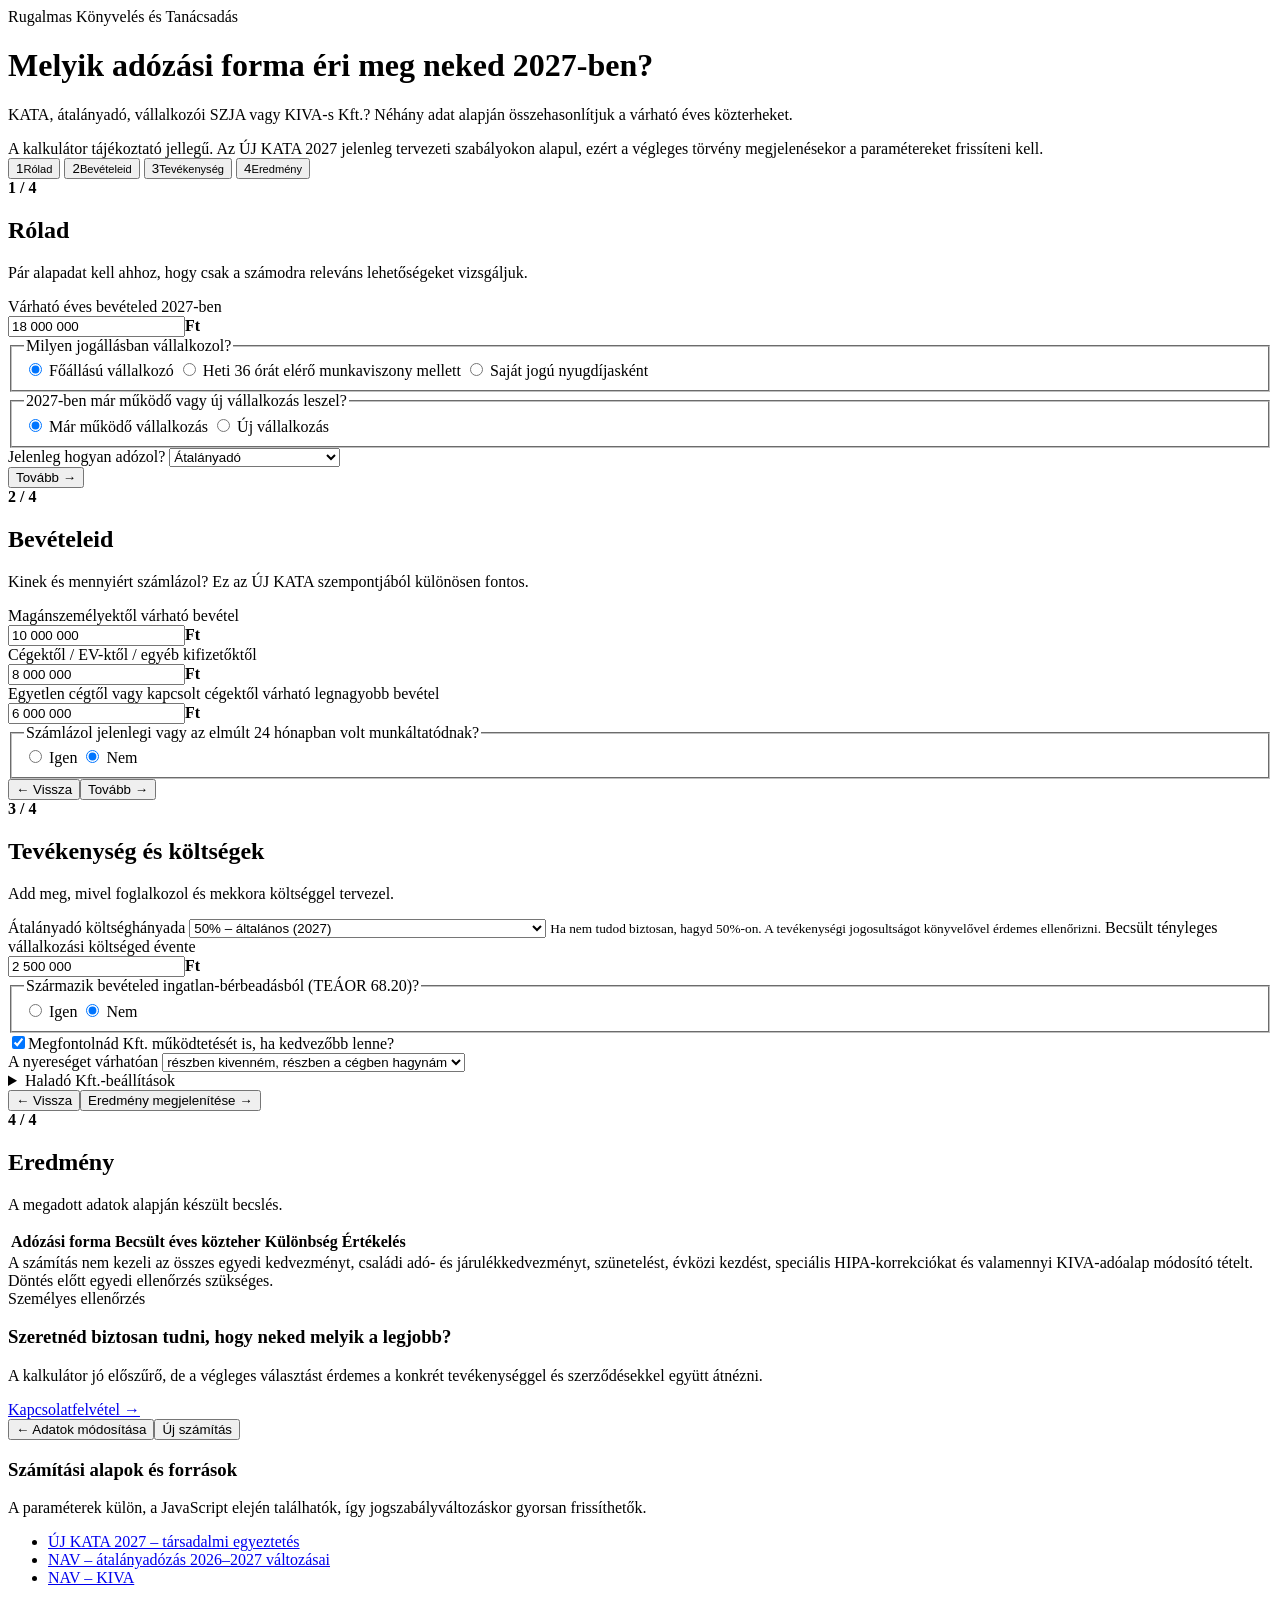
==== index.html @ ef19cbb1 "Add calculator interface" ====
<!doctype html>
<html lang="hu">
<head>
  <meta charset="utf-8">
  <meta name="viewport" content="width=device-width,initial-scale=1">
  <meta name="description" content="2027-es adózási kalkulátor: ÚJ KATA, átalányadó, vállalkozói SZJA és KIVA-s Kft. összehasonlítása.">
  <title>Adókalkulátor 2027 | Rugalmas Könyvelés</title>
  <link rel="stylesheet" href="styles.css">
</head>
<body>
<main class="shell">
  <header class="hero">
    <span class="eyebrow">Rugalmas Könyvelés és Tanácsadás</span>
    <h1>Melyik adózási forma éri meg neked 2027-ben?</h1>
    <p>KATA, átalányadó, vállalkozói SZJA vagy KIVA-s Kft.? Néhány adat alapján összehasonlítjuk a várható éves közterheket.</p>
    <div class="notice">A kalkulátor tájékoztató jellegű. Az ÚJ KATA 2027 jelenleg tervezeti szabályokon alapul, ezért a végleges törvény megjelenésekor a paramétereket frissíteni kell.</div>
  </header>

  <section class="calculator" aria-label="Adókalkulátor">
    <nav class="steps" aria-label="Lépések">
      <button class="step is-active" data-goto="1"><span>1</span><small>Rólad</small></button>
      <button class="step" data-goto="2"><span>2</span><small>Bevételeid</small></button>
      <button class="step" data-goto="3"><span>3</span><small>Tevékenység</small></button>
      <button class="step" data-goto="4"><span>4</span><small>Eredmény</small></button>
    </nav>

    <form id="taxForm" novalidate>
      <section class="panel is-active" data-panel="1">
        <div class="panel-head"><div><b>1 / 4</b><h2>Rólad</h2></div><p>Pár alapadat kell ahhoz, hogy csak a számodra releváns lehetőségeket vizsgáljuk.</p></div>

        <label class="field">
          <span>Várható éves bevételed 2027-ben</span>
          <div class="money-wrap"><input id="revenue" inputmode="numeric" autocomplete="off" value="18 000 000"><b>Ft</b></div>
        </label>

        <fieldset class="field">
          <legend>Milyen jogállásban vállalkozol?</legend>
          <label><input type="radio" name="status" value="main" checked> Főállású vállalkozó</label>
          <label><input type="radio" name="status" value="side"> Heti 36 órát elérő munkaviszony mellett</label>
          <label><input type="radio" name="status" value="retired"> Saját jogú nyugdíjasként</label>
        </fieldset>

        <fieldset class="field">
          <legend>2027-ben már működő vagy új vállalkozás leszel?</legend>
          <label><input type="radio" name="existing" value="existing" checked> Már működő vállalkozás</label>
          <label><input type="radio" name="existing" value="new"> Új vállalkozás</label>
        </fieldset>

        <label class="field">
          <span>Jelenleg hogyan adózol?</span>
          <select id="currentTax">
            <option value="flat">Átalányadó</option>
            <option value="entrepreneur">Vállalkozói SZJA</option>
            <option value="kata">KATA</option>
            <option value="none">Még nincs vállalkozásom</option>
          </select>
        </label>

        <div class="actions"><span></span><button type="button" class="primary next" data-next="2">Tovább →</button></div>
      </section>

      <section class="panel" data-panel="2">
        <div class="panel-head"><div><b>2 / 4</b><h2>Bevételeid</h2></div><p>Kinek és mennyiért számlázol? Ez az ÚJ KATA szempontjából különösen fontos.</p></div>

        <div class="split">
          <label class="field"><span>Magánszemélyektől várható bevétel</span><div class="money-wrap"><input id="privateRevenue" inputmode="numeric" value="10 000 000"><b>Ft</b></div></label>
          <label class="field"><span>Cégektől / EV-ktől / egyéb kifizetőktől</span><div class="money-wrap"><input id="payerRevenue" inputmode="numeric" value="8 000 000"><b>Ft</b></div></label>
        </div>
        <div id="revenueCheck" class="statusbox ok"></div>

        <label class="field"><span>Egyetlen cégtől vagy kapcsolt cégektől várható legnagyobb bevétel</span><div class="money-wrap"><input id="largestPayer" inputmode="numeric" value="6 000 000"><b>Ft</b></div></label>

        <fieldset class="field">
          <legend>Számlázol jelenlegi vagy az elmúlt 24 hónapban volt munkáltatódnak?</legend>
          <label><input type="radio" name="formerEmployer" value="yes"> Igen</label>
          <label><input type="radio" name="formerEmployer" value="no" checked> Nem</label>
        </fieldset>

        <div class="actions"><button type="button" class="ghost back" data-back="1">← Vissza</button><button type="button" class="primary next" data-next="3">Tovább →</button></div>
      </section>

      <section class="panel" data-panel="3">
        <div class="panel-head"><div><b>3 / 4</b><h2>Tevékenység és költségek</h2></div><p>Add meg, mivel foglalkozol és mekkora költséggel tervezel.</p></div>

        <label class="field">
          <span>Átalányadó költséghányada</span>
          <select id="expenseRatio">
            <option value="0.50">50% – általános (2027)</option>
            <option value="0.80">80% – jogosító tevékenység</option>
            <option value="0.90">90% – kizárólag kiskereskedelem / jogosító tevékenység</option>
          </select>
          <small>Ha nem tudod biztosan, hagyd 50%-on. A tevékenységi jogosultságot könyvelővel érdemes ellenőrizni.</small>
        </label>

        <label class="field"><span>Becsült tényleges vállalkozási költséged évente</span><div class="money-wrap"><input id="realCosts" inputmode="numeric" value="2 500 000"><b>Ft</b></div></label>

        <fieldset class="field">
          <legend>Származik bevételed ingatlan-bérbeadásból (TEÁOR 68.20)?</legend>
          <label><input type="radio" name="rental" value="yes"> Igen</label>
          <label><input type="radio" name="rental" value="no" checked> Nem</label>
        </fieldset>

        <div class="kft-card">
          <label class="toggle"><input type="checkbox" id="considerKft" checked><span>Megfontolnád Kft. működtetését is, ha kedvezőbb lenne?</span></label>
          <div id="kftOptions">
            <label class="field"><span>A nyereséget várhatóan</span>
              <select id="profitPolicy">
                <option value="0.90">szinte teljesen kivenném</option>
                <option value="0.50" selected>részben kivenném, részben a cégben hagynám</option>
                <option value="0.20">nagyrészt a cégben hagynám</option>
              </select>
            </label>
            <details>
              <summary>Haladó Kft.-beállítások</summary>
              <div class="advanced-grid">
                <label class="field"><span>Éves bruttó tagi / ügyvezetői díjazás</span><div class="money-wrap"><input id="ownerSalary" inputmode="numeric" value="0"><b>Ft</b></div><small>0 esetén a kalkulátor a jogállás alapján becsült minimumot használja.</small></label>
                <label class="field"><span>HIPA-kulcs</span><select id="hipaRate"><option value="0.02" selected>2,0%</option><option value="0.018">1,8%</option><option value="0.015">1,5%</option><option value="0.01">1,0%</option><option value="0">0%</option></select></label>
                <label class="field"><span>2027 havi minimálbér – tervezési paraméter</span><div class="money-wrap"><input id="minWage" inputmode="numeric" value="374 600"><b>Ft</b></div></label>
              </div>
            </details>
          </div>
        </div>

        <div class="actions"><button type="button" class="ghost back" data-back="2">← Vissza</button><button type="button" class="primary" id="calculate">Eredmény megjelenítése →</button></div>
      </section>

      <section class="panel" data-panel="4">
        <div class="panel-head"><div><b>4 / 4</b><h2>Eredmény</h2></div><p>A megadott adatok alapján készült becslés.</p></div>

        <div id="winner" class="winner"></div>
        <div class="table-wrap">
          <table>
            <thead><tr><th>Adózási forma</th><th>Becsült éves közteher</th><th>Különbség</th><th>Értékelés</th></tr></thead>
            <tbody id="resultsBody"></tbody>
          </table>
        </div>

        <div id="reasoning" class="reasoning"></div>
        <div id="kftDetail" class="kft-detail"></div>

        <div class="notice compact">A számítás nem kezeli az összes egyedi kedvezményt, családi adó- és járulékkedvezményt, szünetelést, évközi kezdést, speciális HIPA-korrekciókat és valamennyi KIVA-adóalap módosító tételt. Döntés előtt egyedi ellenőrzés szükséges.</div>

        <div class="cta">
          <div><span class="eyebrow">Személyes ellenőrzés</span><h3>Szeretnéd biztosan tudni, hogy neked melyik a legjobb?</h3><p>A kalkulátor jó előszűrő, de a végleges választást érdemes a konkrét tevékenységgel és szerződésekkel együtt átnézni.</p></div>
          <a class="primary linkbtn" href="https://www.rugalmaskonyveles.hu/kapcsolat/" target="_blank" rel="noopener">Kapcsolatfelvétel →</a>
        </div>

        <div class="actions"><button type="button" class="ghost back" data-back="3">← Adatok módosítása</button><button type="button" class="primary" id="restart">Új számítás</button></div>
      </section>
    </form>
  </section>

  <section class="sources">
    <h3>Számítási alapok és források</h3>
    <p>A paraméterek külön, a JavaScript elején találhatók, így jogszabályváltozáskor gyorsan frissíthetők.</p>
    <ul>
      <li><a href="https://kormany.hu/dokumentumtar/tarsadalmi-egyeztetes-a-kisadozo-egyeni-vallalkozok-teteles-adojarol-szolo-torvenyjavaslatrol" target="_blank" rel="noopener">ÚJ KATA 2027 – társadalmi egyeztetés</a></li>
      <li><a href="https://nav.gov.hu/ado/szja/Kedvezo_valtozasok_az_atalanyadozasban" target="_blank" rel="noopener">NAV – átalányadózás 2026–2027 változásai</a></li>
      <li><a href="https://nav.gov.hu/ado/kiva" target="_blank" rel="noopener">NAV – KIVA</a></li>
    </ul>
  </section>
</main>
<script src="app.js"></script>
</body>
</html>
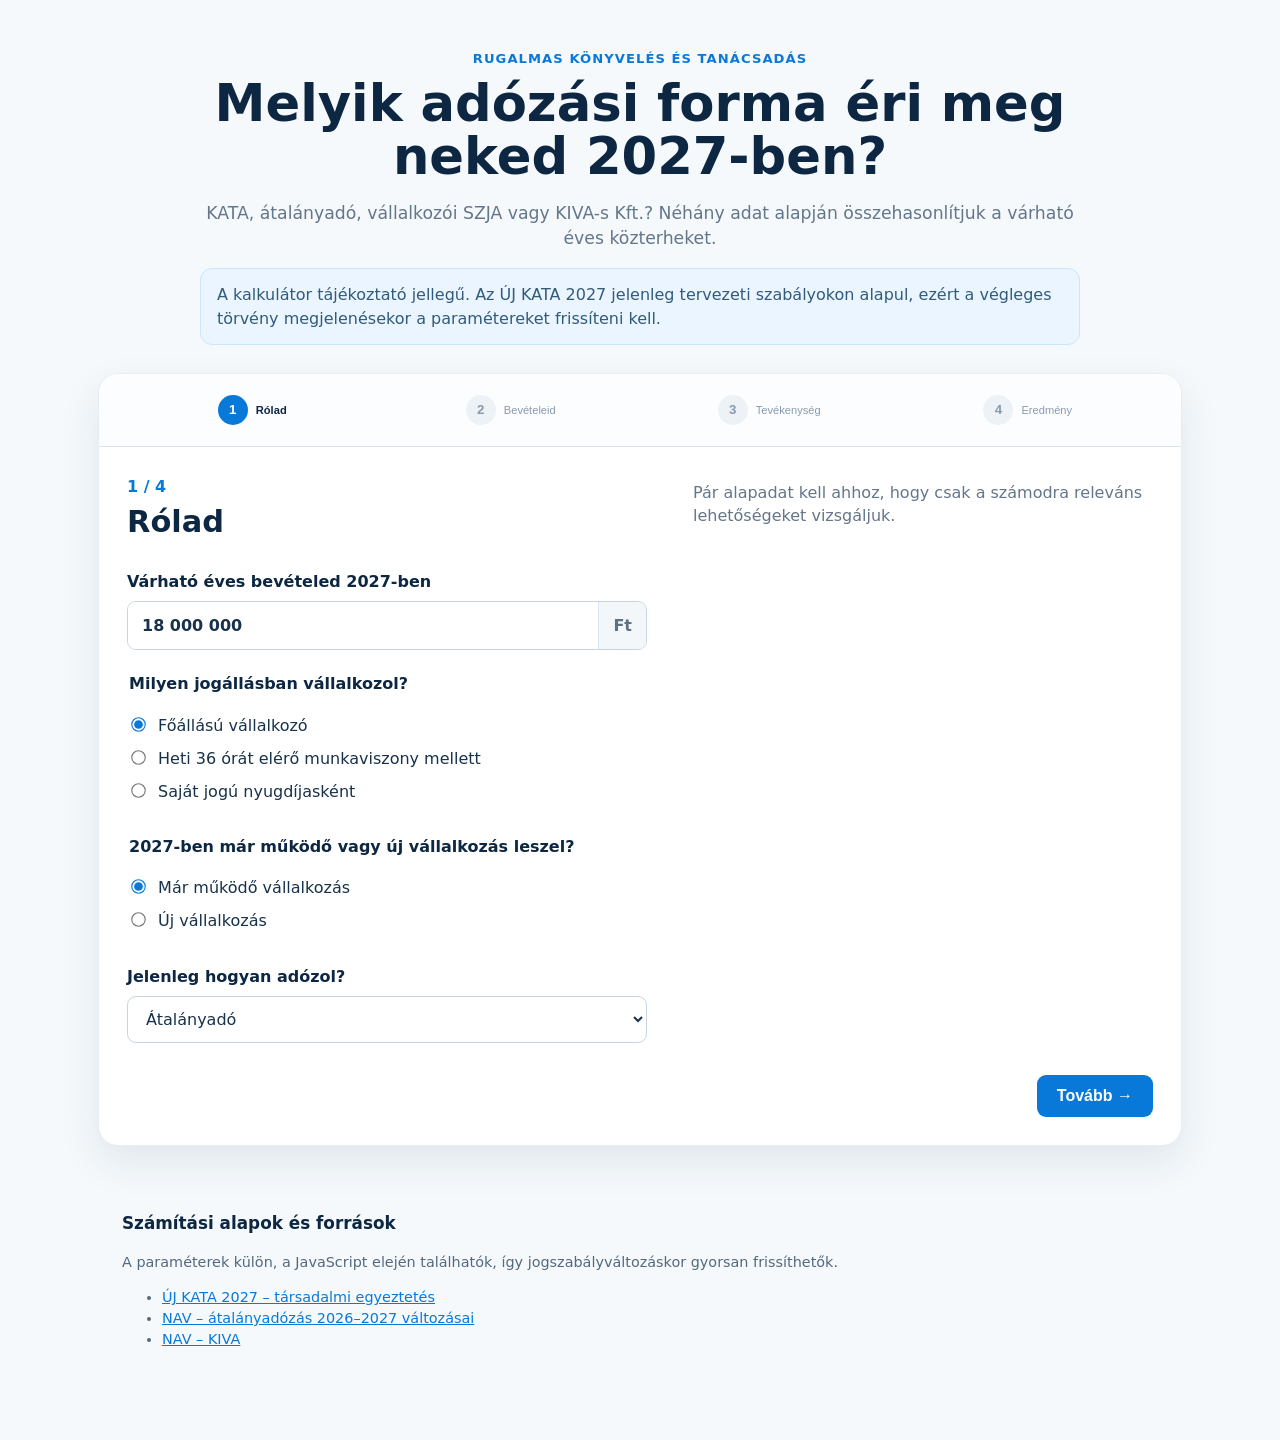
==== commit c081f05f: "Make revenue split automatic and foolproof" ====
--- a/index.html
+++ b/index.html
@@ -63,12 +63,12 @@
         <div class="panel-head"><div><b>2 / 4</b><h2>Bevételeid</h2></div><p>Kinek és mennyiért számlázol? Ez az ÚJ KATA szempontjából különösen fontos.</p></div>
 
         <div class="split">
-          <label class="field"><span>Magánszemélyektől várható bevétel</span><div class="money-wrap"><input id="privateRevenue" inputmode="numeric" value="10 000 000"><b>Ft</b></div></label>
-          <label class="field"><span>Cégektől / EV-ktől / egyéb kifizetőktől</span><div class="money-wrap"><input id="payerRevenue" inputmode="numeric" value="8 000 000"><b>Ft</b></div></label>
+          <label class="field"><span>Cégektől / EV-ktől / egyéb kifizetőktől várható bevétel</span><div class="money-wrap"><input id="payerRevenue" inputmode="numeric" value="8 000 000"><b>Ft</b></div><small>Ezt az összeget add meg. A magánszemélyektől származó részt automatikusan kiszámoljuk.</small></label>
+          <label class="field"><span>Magánszemélyektől várható bevétel</span><div class="money-wrap readonly"><input id="privateRevenue" inputmode="numeric" value="10 000 000" readonly tabindex="-1" aria-readonly="true"><b>Ft</b></div><small>Automatikus érték: éves bevétel − kifizetői bevétel.</small></label>
         </div>
         <div id="revenueCheck" class="statusbox ok"></div>
 
-        <label class="field"><span>Egyetlen cégtől vagy kapcsolt cégektől várható legnagyobb bevétel</span><div class="money-wrap"><input id="largestPayer" inputmode="numeric" value="6 000 000"><b>Ft</b></div></label>
+        <label class="field"><span>Egyetlen cégtől vagy kapcsolt cégektől várható legnagyobb bevétel</span><div class="money-wrap"><input id="largestPayer" inputmode="numeric" value="6 000 000"><b>Ft</b></div><small>Nem lehet több, mint a teljes kifizetői bevétel. Ha többet írsz be, automatikusan korrigáljuk.</small></label>
 
         <fieldset class="field">
           <legend>Számlázol jelenlegi vagy az elmúlt 24 hónapban volt munkáltatódnak?</legend>
--- a/styles.css
+++ b/styles.css
@@ -0,0 +1,5 @@
+:root{--navy:#0d2743;--blue:#0879d9;--blue2:#eaf5ff;--green:#0d8b4c;--green2:#e8f8ef;--red:#c92d3a;--red2:#fff0f1;--amber:#9a6b00;--amber2:#fff7db;--ink:#18324b;--muted:#64768a;--line:#dbe4ec;--bg:#f5f9fc;--white:#fff;--shadow:0 16px 40px rgba(13,39,67,.09)}*{box-sizing:border-box}body{margin:0;background:var(--bg);color:var(--ink);font-family:Inter,ui-sans-serif,system-ui,-apple-system,BlinkMacSystemFont,"Segoe UI",sans-serif;line-height:1.45}.shell{max-width:1120px;margin:auto;padding:28px 18px 56px}.hero{text-align:center;margin:18px auto 28px;max-width:880px}.eyebrow{color:var(--blue);font-size:.82rem;font-weight:800;letter-spacing:.08em;text-transform:uppercase}.hero h1{color:var(--navy);font-size:clamp(2rem,4vw,3.4rem);line-height:1.04;margin:.5rem 0 .8rem}.hero p{font-size:1.08rem;color:var(--muted)}.notice{background:var(--blue2);border:1px solid #cbe6fb;border-radius:12px;padding:14px 16px;text-align:left;color:#315b7b}.compact{margin-top:22px;font-size:.9rem}.calculator{background:var(--white);border-radius:20px;box-shadow:var(--shadow);overflow:hidden;border:1px solid #e7edf2}.steps{display:grid;grid-template-columns:repeat(4,1fr);gap:0;padding:20px 24px;border-bottom:1px solid var(--line);background:#fbfdff}.step{border:0;background:none;color:#8a9aad;display:flex;align-items:center;justify-content:center;gap:8px;cursor:pointer}.step span{width:30px;height:30px;border-radius:50%;background:#edf2f6;display:grid;place-items:center;font-weight:800}.step.is-active{color:var(--navy);font-weight:800}.step.is-active span{background:var(--blue);color:white}.panel{display:none;padding:28px}.panel.is-active{display:block}.panel-head{display:flex;justify-content:space-between;gap:30px;align-items:flex-start;margin-bottom:24px}.panel-head b{color:var(--blue)}.panel-head h2{font-size:1.9rem;margin:2px 0;color:var(--navy)}.panel-head p{max-width:460px;color:var(--muted);margin:.4rem 0}.field{display:block;margin:20px 0}.field>span,.field legend{display:block;font-weight:750;color:var(--navy);margin-bottom:8px}.field label{display:block;margin:10px 0}.field small{display:block;color:var(--muted);margin-top:6px}fieldset.field{border:0;padding:0;margin:22px 0}input[type=radio],input[type=checkbox]{accent-color:var(--blue);transform:scale(1.12);margin-right:8px}.money-wrap{display:flex;border:1px solid #c8d4df;border-radius:9px;overflow:hidden;background:white;max-width:520px}.money-wrap:focus-within{outline:3px solid rgba(8,121,217,.13);border-color:var(--blue)}.money-wrap input{border:0;outline:0;font:inherit;width:100%;padding:12px 14px;font-weight:700;color:var(--ink)}.money-wrap b{padding:12px 14px;background:#f4f7f9;color:#5f7182;border-left:1px solid #dbe4ec}select{width:min(520px,100%);border:1px solid #c8d4df;border-radius:9px;padding:12px 14px;background:#fff;color:var(--ink);font:inherit}.split{display:grid;grid-template-columns:1fr 1fr;gap:24px}.statusbox{padding:12px 14px;border-radius:10px;margin:-6px 0 16px;font-weight:700}.statusbox.ok{background:var(--green2);color:var(--green)}.statusbox.bad{background:var(--red2);color:var(--red)}.actions{display:flex;justify-content:space-between;align-items:center;margin-top:32px;gap:12px}.primary,.ghost{border:0;border-radius:9px;padding:12px 20px;font-weight:800;cursor:pointer;font-size:1rem}.primary{background:var(--blue);color:white}.primary:hover{filter:brightness(.95)}.ghost{background:#eef5fa;color:#315b7b}.kft-card{background:#f5faff;border:1px solid #d6eafb;padding:16px 18px;border-radius:14px;margin-top:22px}.toggle{font-weight:800;color:var(--navy);display:flex;align-items:center}.advanced-grid{display:grid;grid-template-columns:2fr 1fr 2fr;gap:18px}details{margin-top:14px}summary{cursor:pointer;color:#315b7b;font-weight:700}.winner{border-radius:14px;padding:18px;margin-bottom:22px}.winner.good{background:var(--green2);border:1px solid #bcebd0}.winner.warn{background:var(--amber2);border:1px solid #efdc95}.winner h3{margin:0 0 5px;font-size:1.35rem}.table-wrap{overflow:auto}table{width:100%;border-collapse:separate;border-spacing:0;border:1px solid var(--line);border-radius:12px;overflow:hidden}th,td{text-align:left;padding:13px 14px;border-bottom:1px solid var(--line)}th{background:#f1f5f8;color:#38536b;font-size:.9rem}tbody tr:last-child td{border-bottom:0}tr.best{background:var(--green2)}.pill{display:inline-block;border-radius:999px;padding:5px 9px;font-size:.78rem;font-weight:800}.pill.good{background:#c9f1d9;color:#08773d}.pill.bad{background:#ffe0e3;color:#ae2632}.pill.mid{background:#ffefbb;color:#7b5700}.reasoning{margin:22px 0}.reasoning h3,.kft-detail h3{color:var(--navy)}.reasoning ul{padding-left:1.2rem}.reasoning li{margin:.45rem 0}.kft-detail{background:#f8fbfd;border:1px solid var(--line);border-radius:12px;padding:16px;margin:18px 0}.cta{display:flex;justify-content:space-between;align-items:center;gap:24px;background:#fff2f4;border:1px solid #f6d4da;border-radius:14px;padding:20px;margin-top:24px}.cta h3{margin:.25rem 0;color:var(--navy)}.cta p{margin:.3rem 0;color:var(--muted)}.linkbtn{text-decoration:none;white-space:nowrap}.sources{margin:28px 0 0;padding:20px 24px;color:#53697d;font-size:.9rem}.sources h3{color:var(--navy)}.sources a{color:var(--blue)}@media(max-width:760px){.shell{padding:10px}.hero{padding:10px}.steps{padding:12px 6px}.step{flex-direction:column;gap:3px;font-size:.78rem}.panel{padding:20px 16px}.panel-head{display:block}.split,.advanced-grid{grid-template-columns:1fr}.cta{display:block}.cta .linkbtn{display:inline-block;margin-top:12px}th,td{padding:11px 9px;font-size:.86rem}.actions{position:sticky;bottom:0;background:rgba(255,255,255,.94);padding:10px 0 2px}.hero h1{font-size:2rem}}
+body.embed-mode{background:#fff}
+body.embed-mode .shell{max-width:1080px;padding-top:8px;padding-bottom:8px}
+body.embed-mode .hero,body.embed-mode .sources{display:none}
+body.embed-mode .calculator{box-shadow:none;border-color:#e1e8ef}
